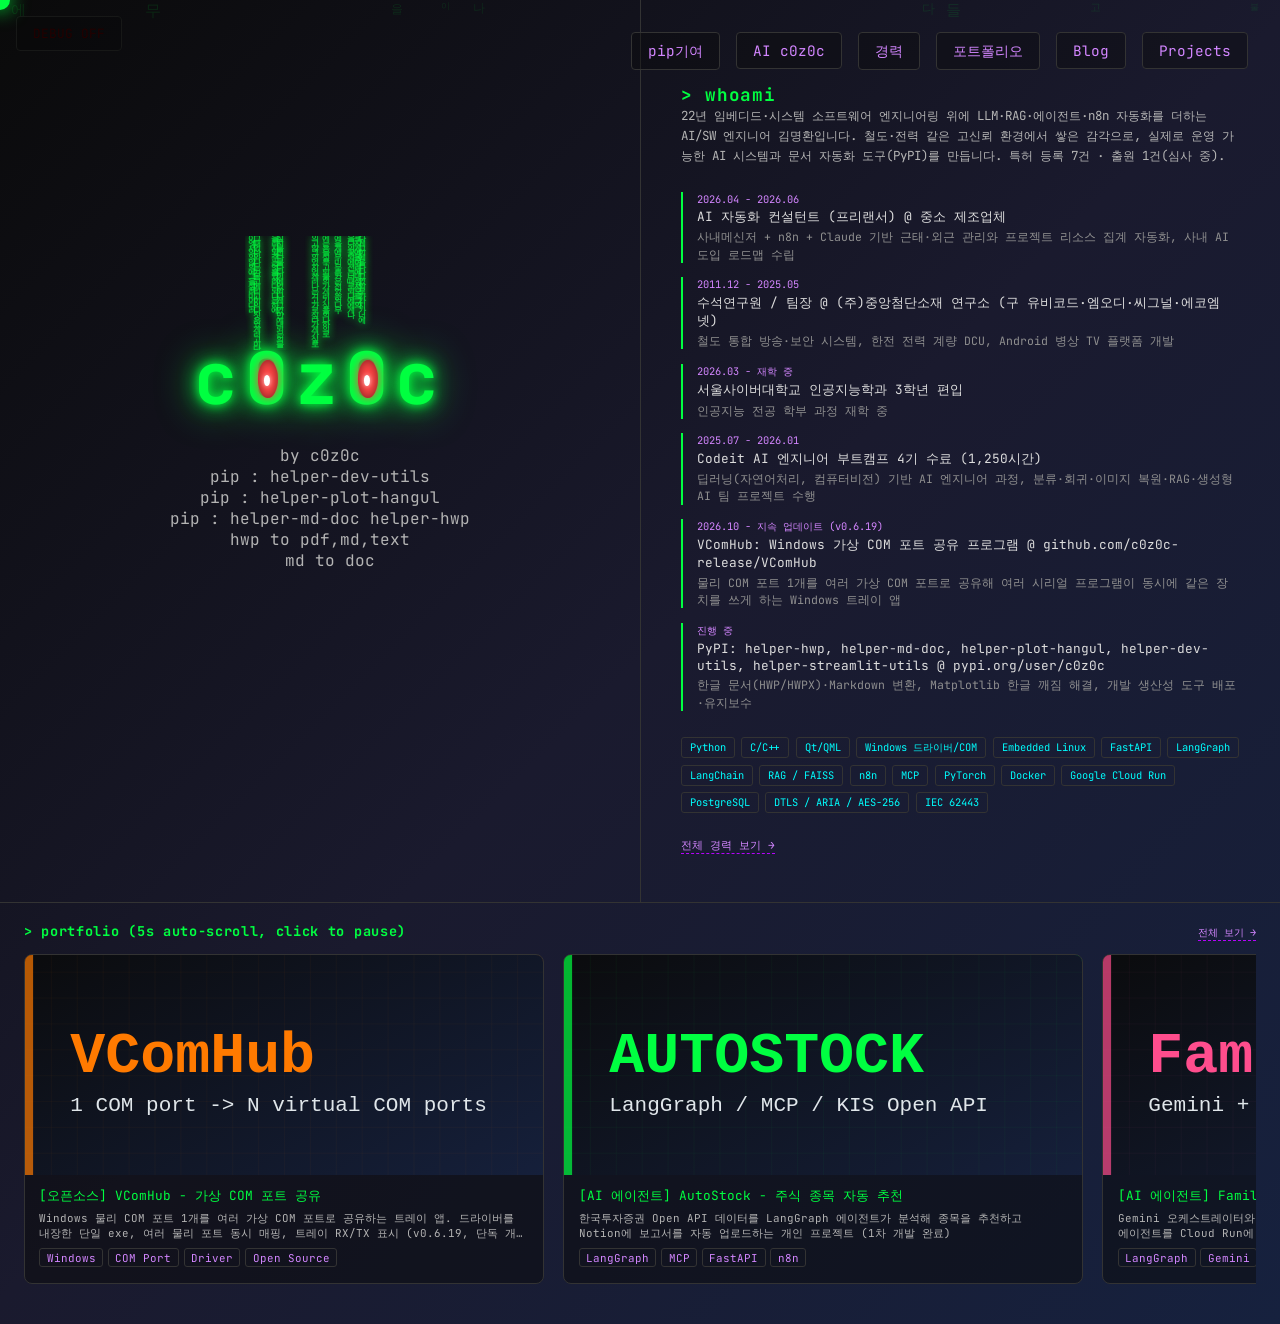
==== docs/index.html @ 7d554ff5 "VComHub 추가, 첫 화면 기준 뷰포트 1905x920 반영, 포트폴리오 그리드 조정 - VComHub(Windows 가상 COM 포트 공유) 카드/경력/페르소나 프롬프트 추가" ====
<!DOCTYPE html>
<html lang="ko">

<head>
    <meta charset="UTF-8">
    <meta name="viewport" content="width=device-width, initial-scale=1.0">

    <!-- 캐시 방지 설정 -->
    <meta http-equiv="Cache-Control" content="no-cache, no-store, must-revalidate">
    <meta http-equiv="Pragma" content="no-cache">
    <meta http-equiv="Expires" content="0">
    <meta name="cache-control" content="no-cache">
    <meta name="expires" content="0">
    <meta name="pragma" content="no-cache">

    <title>c0z0c - Developer</title>
    <link rel="stylesheet" href="assets/common.css">
    <link rel="stylesheet" href="assets/index.css">

    <meta name="description" content="22년 임베디드·시스템 엔지니어링 위에 LLM·RAG·에이전트·n8n 자동화를 더하는 AI/SW 엔지니어 김명환(c0z0c)의 포트폴리오">
    <meta property="og:type" content="website">
    <meta property="og:title" content="c0z0c - Developer">
    <meta property="og:description" content="22년 임베디드·시스템 엔지니어링 위에 LLM·RAG·에이전트·n8n 자동화를 더하는 AI/SW 엔지니어 김명환(c0z0c)의 포트폴리오">
    <meta property="og:image" content="https://c0z0c.github.io/assets/og-image.png">
    <meta property="og:url" content="https://c0z0c.github.io/index.html">
    <link rel="icon" type="image/png" sizes="64x64" href="favicon.png">
</head>

<body>
    <button class="debug-toggle" onclick="toggleDebug()">DEBUG OFF</button>

    <!-- 디버깅용 가이드 라인 -->
    <div class="debug-line-vertical" id="debugVertical"></div>
    <div class="debug-line-horizontal" id="debugHorizontal"></div>

    <div class="terminal-cursor"></div>
    <div class="matrix-bg" id="matrixBg"></div>

    <button class="nav-toggle" onclick="toggleNav()" aria-label="메뉴">☰</button>
    <nav class="nav-links">
        <div class="nav-item">
            <a href="#" class="nav-link" onclick="togglePipMenu(event)">pip기여</a>
            <div class="dropdown-menu" id="pipMenu">
                <div class="dropdown-title">📦 Pip 라이브러리</div>
                <a href="https://pypi.org/user/c0z0c" class="project-item">
                    pypi.org/user/c0z0c
                    <div class="project-description">기여 프로젝트</div>
                </a>
                <a href="https://pypi.org/project/helper-plot-hangul/" class="project-item">
                    helper-plot-hangul
                    <div class="project-description">한글 플롯 헬퍼</div>
                </a>
                <a href="https://pypi.org/project/helper-md-doc/" class="project-item">
                    helper-md-doc
                    <div class="project-description">Markdown 문서 도구</div>
                </a>
                <a href="https://pypi.org/project/helper-hwp/" class="project-item">
                    helper-hwp
                    <div class="project-description">HWP 파일 처리</div>
                </a>
            </div>
        </div>

        <div class="nav-item">
            <a href="AIc0z0c.html" class="nav-link">AI c0z0c</a>
        </div>
        <div class="nav-item">
            <a href="career.html" class="nav-link">경력</a>
        </div>
        <div class="nav-item">
            <a href="portfolio.html" class="nav-link">포트폴리오</a>
        </div>
        <div class="nav-item">
            <a href="https://c0z0c.github.io/blog" class="nav-link">Blog</a>
        </div>
        <div class="nav-item">
            <a href="#" class="nav-link" onclick="toggleProjectMenu(event)">Projects</a>
            <div class="dropdown-menu" id="projectMenu">
                <div class="dropdown-title">📂 프로젝트 목록</div>
                <a href="https://github.com/c0z0c-release/VComHub" class="project-item">
                    [오픈소스] VComHub
                    <div class="project-description">가상 COM 포트 공유 (Windows)</div>
                </a>
                <a href="https://app.notion.com/p/3acfed3f4f3f80e6bac5db90aadb8ea3" class="project-item">
                    [AI 에이전트] AutoStock
                    <div class="project-description">주식 종목 자동 추천 (LangGraph, MCP)</div>
                </a>
                <a href="https://github.com/c0z0c/familydoctor" class="project-item">
                    [AI 에이전트] FamilyDoctor
                    <div class="project-description">AI 주치의 (Gemini + MedGemma)</div>
                </a>
                <a href="https://h2map-p4wpy5hxaa-du.a.run.app" class="project-item">
                    [서비스] H2 Map
                    <div class="project-description">수소충전소 실시간 지도</div>
                </a>
                <a href="https://youtu.be/eV88hV7wLAg" class="project-item">
                    [AI 자동화] 사내메신저 + n8n
                    <div class="project-description">근태·외근 관리 자동화 데모</div>
                </a>
                <a href="https://c0z0c.github.io/sprint_mission" class="project-item">
                    [미션] AI 미션 모음
                    <div class="project-description">AI 미션 모음</div>
                </a>
                <a href="https://c0z0c.github.io/codeit_ai_health_eat/" class="project-item">
                    [초급프로젝트] AI 경구 알약 분류
                    <div class="project-description">AI 경구 알약 분류</div>
                </a>
                <a href="https://c0z0c.github.io/codeit_ai_g2b_search/" class="project-item">
                    [중급프로젝트] RFP 문서 검색
                    <div class="project-description">RFP 문서 검색</div>
                </a>
                <a href="https://krapnuyij.github.io/codeit-ai-3team-ad-content" class="project-item">
                    [고급프로젝트] 광고 생성
                    <div class="project-description">광고 생성</div>
                </a>
                <a href="https://github.com/c0z0c/pdf_search_openai" class="project-item">
                    [LLM] PDF 문서 검색 도구 (RAG)
                    <div class="project-description">AI 기반 PDF 문서 검색 도구</div>
                </a>
            </div>
        </div>
    </nav>

    <div class="page-grid">
        <!-- 좌상단: 히어로 -->
        <div class="hero-panel">
            <div class="face-container">
                <div class="matrix-hair" id="matrixHair"></div>
                <div class="face">
                    c<span class="eye">0<div class="eyeball" id="leftEye">
                            <div class="highlight" id="leftHighlight"></div>
                        </div></span>z<span class="eye">0<div class="eyeball" id="rightEye">
                            <div class="highlight" id="rightHighlight"></div>
                        </div></span>c
                </div>
            </div>

            <div class="subtitle">
                <div class="code-line"><a href="https://github.com/c0z0c">by c0z0c</a></div>
                <div class="code-line">pip : <a href="https://pypi.org/project/helper-dev-utils/">helper-dev-utils</a></div>
                <div class="code-line">pip : <a href="https://pypi.org/project/helper-plot-hangul/">helper-plot-hangul</a></div>
                <div class="code-line">pip : <a href="https://pypi.org/project/helper-md-doc/">helper-md-doc</a> <a href="https://pypi.org/project/helper-hwp/">helper-hwp</a></div>
                <div class="code-line"><a href="https://pypi.org/project/helper-hwp/">hwp to pdf,md,text</a></div>
                <div class="code-line">&nbsp;&nbsp;<a href="https://pypi.org/project/helper-md-doc/">md to doc</a></div>
            </div>
        </div>

        <!-- 우상단: 경력 (assets/career.json 에서 로드) -->
        <div class="career-panel">
            <div>
                <h2>&gt; whoami</h2>
                <p class="lead" id="careerLead"></p>
            </div>

            <div class="timeline" id="careerTimeline"></div>

            <div class="skill-tags" id="careerSkills"></div>

            <a href="career.html" class="career-more">전체 경력 보기 →</a>
        </div>

        <!-- 하단: 포트폴리오 스크롤 스트립 -->
        <div class="portfolio-section">
            <div class="portfolio-section-head">
                <h2>&gt; portfolio (5s auto-scroll, click to pause)</h2>
                <a href="portfolio.html">전체 보기 →</a>
            </div>
            <div id="portfolioStrip"></div>
        </div>
    </div>

    <script src="assets/common.js"></script>
    <script src="assets/career.js"></script>
    <script src="assets/portfolio.js"></script>
    <script src="assets/index.js"></script>
</body>

</html>
---- docs/assets/common.css ----
@import url('https://fonts.googleapis.com/css2?family=JetBrains+Mono:wght@300;400;700&display=swap');

:root {
    --bg-1: #0a0a0a;
    --bg-2: #1a1a2e;
    --bg-3: #16213e;
    --accent-green: #00ff41;
    --accent-red: #ff4444;
    --accent-purple: #b503fc;
    --accent-purple-text: #d386ff; /* 작은 글씨용: 어두운 배경 대비 6:1 이상 */
    --accent-cyan: #00ffff;
    --text-dim: #b4b4b4;
    --text-dimmer: #8f8f8f;
    --border-dim: #333;
}

* {
    margin: 0;
    padding: 0;
    box-sizing: border-box;
}

body {
    font-family: 'JetBrains Mono', monospace;
    background: linear-gradient(135deg, var(--bg-1) 0%, var(--bg-2) 50%, var(--bg-3) 100%);
    color: var(--accent-green);
    min-height: 100vh;
    cursor: none;
}

a {
    color: inherit;
}

/* ===== 커스텀 커서 ===== */
.terminal-cursor {
    position: fixed;
    width: 20px;
    height: 20px;
    background: var(--accent-green);
    border-radius: 50%;
    pointer-events: none;
    z-index: 1000;
    transition: transform 0.1s ease;
    box-shadow: 0 0 20px var(--accent-green);
}

/* ===== 배경 매트릭스 효과 ===== */
.matrix-bg {
    position: fixed;
    top: 0;
    left: 0;
    width: 100%;
    height: 100%;
    z-index: -1;
    opacity: 0.1;
    pointer-events: none;
}

.matrix-char {
    position: absolute;
    color: var(--accent-green);
    font-family: 'JetBrains Mono', monospace;
    font-size: 1rem;
    animation: matrixFall linear infinite;
}

@keyframes matrixFall {
    0% {
        transform: translateY(-100vh);
        opacity: 1;
    }

    100% {
        transform: translateY(100vh);
        opacity: 0;
    }
}

/* ===== 네비게이션 ===== */
.nav-links {
    position: fixed;
    top: 2rem;
    right: 2rem;
    display: flex;
    gap: 1rem;
    z-index: 100;
}

.nav-item {
    position: relative;
    align-self: flex-start;
}

.nav-link {
    color: var(--accent-purple-text);
    text-decoration: none;
    font-size: 0.9rem;
    transition: all 0.3s ease;
    border: 1px solid var(--border-dim);
    padding: 0.5rem 1rem;
    border-radius: 4px;
    display: inline-block;
    background: rgba(10, 10, 10, 0.4);
}

.nav-link:hover,
.nav-link.active {
    color: var(--accent-green);
    border-color: var(--accent-green);
    box-shadow: 0 0 10px rgba(0, 255, 65, 0.3);
}

.dropdown-menu {
    position: absolute;
    top: 100%;
    right: 0;
    background: rgba(10, 10, 10, 0.95);
    border: 1px solid var(--accent-green);
    border-radius: 4px;
    min-width: 250px;
    padding: 1rem;
    display: none;
    z-index: 200;
    -webkit-backdrop-filter: blur(10px);
    backdrop-filter: blur(10px);
    box-shadow:
        0 4px 20px rgba(0, 255, 65, 0.2),
        0 0 40px rgba(0, 255, 65, 0.1);
}

.dropdown-menu.show {
    display: block;
    animation: fadeIn 0.3s ease;
}

.dropdown-title {
    color: var(--accent-green);
    font-size: 0.9rem;
    margin-bottom: 0.8rem;
    border-bottom: 1px solid var(--border-dim);
    padding-bottom: 0.5rem;
}

.project-item {
    display: block;
    color: var(--text-dim);
    text-decoration: none;
    padding: 0.5rem 0;
    border-bottom: 1px solid #222;
    transition: all 0.3s ease;
    font-size: 0.8rem;
}

.project-item:last-child {
    border-bottom: none;
}

.project-item:hover {
    color: var(--accent-green);
    padding-left: 0.5rem;
    background: rgba(0, 255, 65, 0.1);
}

.project-description {
    font-size: 0.7rem;
    color: var(--text-dimmer);
    margin-top: 0.2rem;
}

@keyframes fadeIn {
    from {
        opacity: 0;
        transform: translateY(-10px);
    }

    to {
        opacity: 1;
        transform: translateY(0);
    }
}

/* ===== 디버깅용 가이드 라인 ===== */
.debug-line-vertical,
.debug-line-horizontal,
.debug-line-connection {
    position: fixed;
    background: yellow;
    pointer-events: none;
    z-index: 999;
    opacity: 0.8;
    display: none;
}

.debug-line-vertical {
    width: 2px;
    height: 100vh;
    top: 0;
}

.debug-line-horizontal {
    height: 2px;
    width: 100vw;
    left: 0;
}

.debug-line-connection {
    height: 2px;
    transform-origin: left center;
    background: yellow;
}

body.debug-mode .debug-line-vertical,
body.debug-mode .debug-line-horizontal,
body.debug-mode .debug-line-connection {
    display: block;
}

.debug-toggle {
    position: fixed;
    top: 1rem;
    left: 1rem;
    background: rgba(7, 7, 7, 0.2);
    border: 1px solid #171817;
    color: #240000;
    padding: 0.5rem 1rem;
    border-radius: 4px;
    font-family: 'JetBrains Mono', monospace;
    font-size: 0.8rem;
    cursor: pointer;
    z-index: 1000;
    transition: all 0.3s ease;
}

.debug-toggle:hover {
    background: rgba(0, 255, 65, 0.3);
    box-shadow: 0 0 10px rgba(0, 255, 65, 0.3);
}

@media (max-width: 768px) {
    .debug-toggle {
        top: 0.5rem;
        left: 0.5rem;
        font-size: 0.7rem;
        padding: 0.4rem 0.8rem;
    }
}

/* ===== 모바일: 햄버거 토글 메뉴 ===== */
.nav-toggle {
    display: none;
    position: fixed;
    top: 1rem;
    right: 1rem;
    z-index: 300;
    width: 2.6rem;
    height: 2.6rem;
    background: rgba(10, 10, 10, 0.7);
    border: 1px solid var(--accent-green);
    color: var(--accent-green);
    font-size: 1.2rem;
    border-radius: 4px;
    cursor: pointer;
}

@media (max-width: 600px) {
    .nav-toggle {
        display: block;
    }

    .nav-links {
        display: none;
        top: 0;
        left: 0;
        right: 0;
        flex-direction: column;
        gap: 0;
        background: rgba(6, 6, 10, 0.97);
        -webkit-backdrop-filter: blur(6px);
        backdrop-filter: blur(6px);
        padding: 4.6rem 1.2rem 1.5rem;
        max-height: 100vh;
        overflow-y: auto;
    }

    .nav-links.open {
        display: flex;
    }

    .nav-item {
        width: 100%;
    }

    .nav-link {
        display: block;
        text-align: center;
        font-size: 0.9rem;
        padding: 0.7rem 0.8rem;
    }

    .dropdown-menu {
        position: static;
        width: 100%;
        min-width: 0;
        margin-top: 0.4rem;
    }
}

@media (hover: none) {
    body {
        cursor: auto;
    }

    .terminal-cursor {
        display: none;
    }
}

/* ===== 프로젝트 카드 (portfolio.js가 렌더링) ===== */
.proj-card {
    flex: 0 0 auto;
    display: flex;
    flex-direction: column;
    width: 260px;
    text-decoration: none;
    background: rgba(10, 10, 10, 0.5);
    border: 1px solid var(--border-dim);
    border-radius: 8px;
    overflow: hidden;
    transition: all 0.25s ease;
}

.proj-card:hover {
    border-color: var(--accent-green);
    box-shadow: 0 0 16px rgba(0, 255, 65, 0.25);
    transform: translateY(-2px);
}

.proj-thumb {
    position: relative;
    height: 130px;
    display: flex;
    align-items: center;
    justify-content: center;
    overflow: hidden;
}

.proj-thumb video,
.proj-thumb .proj-img {
    width: 100%;
    height: 100%;
    object-fit: cover;
}

.proj-emoji {
    font-size: 2.5rem;
}

.proj-video-badge {
    position: absolute;
    bottom: 0.4rem;
    right: 0.5rem;
    background: rgba(0, 0, 0, 0.6);
    color: var(--accent-cyan);
    font-size: 0.65rem;
    padding: 0.15rem 0.4rem;
    border-radius: 3px;
    letter-spacing: 0.05em;
}

.proj-body {
    padding: 0.8rem 0.9rem 1rem;
    display: flex;
    flex-direction: column;
    gap: 0.4rem;
}

.proj-title {
    font-size: 0.8rem;
    color: var(--accent-green);
    line-height: 1.3;
}

.proj-desc {
    font-size: 0.68rem;
    color: var(--text-dim);
    line-height: 1.4;
    display: -webkit-box;
    -webkit-line-clamp: 2;
    -webkit-box-orient: vertical;
    overflow: hidden;
}

.proj-tags {
    display: flex;
    flex-wrap: wrap;
    gap: 0.3rem;
    margin-top: auto;
}

.proj-tag {
    font-size: 0.68rem;
    color: var(--accent-purple-text);
    border: 1px solid var(--border-dim);
    border-radius: 3px;
    padding: 0.1rem 0.4rem;
}

/* ===== 대화면(FHD 이상) 보정: rem 기반 글씨/여백을 한 단계 키운다 ===== */
@media (min-width: 1600px) {
    html {
        font-size: 18px;
    }
}

@media (min-width: 1900px) {
    html {
        font-size: 20px;
    }
}
---- docs/assets/index.css ----
/* index.html 전용 스타일 (3분할 레이아웃: 히어로 / 경력 / 포트폴리오) */

body {
    display: flex;
    flex-direction: column;
}

.page-grid {
    display: grid;
    /* minmax(0, ...)가 없으면 fr 트랙이 자식(포트폴리오 카드 등)의
       콘텐츠 최대 폭까지 늘어나며 좁은 화면에서 레이아웃이 깨진다 */
    grid-template-columns: minmax(0, 1.2fr) minmax(0, 1fr);
    grid-template-rows: 1fr auto;
    grid-template-areas:
        "hero career"
        "portfolio portfolio";
    min-height: 100vh;
}

/* ===== 좌상단: 히어로 영역 ===== */
.hero-panel {
    grid-area: hero;
    position: relative;
    display: flex;
    flex-direction: column;
    justify-content: center;
    align-items: center;
    overflow: hidden;
    padding: 2rem 1rem;
}

.face-container {
    position: relative;
    font-size: clamp(3rem, 9vw, 7rem);
    font-weight: 700;
    text-shadow:
        0 0 10px #00ff41,
        0 0 20px #00ff41,
        0 0 40px #00ff41;
    user-select: none;
    letter-spacing: 0.1em;
}

.face {
    position: relative;
}

.eye {
    position: relative;
    display: inline-block;
}

.eyeball {
    position: absolute;
    width: 40%;
    height: 40%;
    background: #ff4444;
    border-radius: 50%;
    top: 50%;
    left: 50%;
    transform: translate(-60%, -50%);
    transition: all 0.1s ease;
    box-shadow:
        0 0 10px #ff4444,
        inset 0 0 10px rgba(0, 0, 0, 0.5);
}

.highlight {
    position: absolute;
    width: 30%;
    height: 30%;
    background: #ffffff;
    border-radius: 50%;
    top: 40%;
    left: 30%;
    box-shadow: 0 0 5px rgba(255, 255, 255, 0.8);
    pointer-events: none;
    transform: translate(0, 0);
    transition: all 0.1s ease;
}

.matrix-hair {
    position: absolute;
    top: -100%;
    left: 20%;
    width: 54%;
    height: 120%;
    overflow: hidden;
    pointer-events: none;
    z-index: 1;
}

.hair-stream {
    position: absolute;
    color: #00ff41;
    font-family: 'JetBrains Mono', monospace;
    font-size: 0.5rem;
    line-height: 0.6;
    opacity: 0.8;
    animation: streamFall linear infinite;
    text-shadow: 0 0 8px #00ff41;
    white-space: pre-line;
    width: 0.8rem;
    text-align: center;
}

.hair-stream.bright {
    color: #ffffff;
    text-shadow: 0 0 15px #00ff41;
    opacity: 1;
}

.hair-stream.special {
    color: #00ffff;
    text-shadow: 0 0 12px #00ffff;
}

@keyframes streamFall {
    0% {
        transform: translateY(-100%);
        opacity: 0;
    }

    10% {
        opacity: 1;
    }

    90% {
        opacity: 0.8;
    }

    100% {
        transform: translateY(100vh);
        opacity: 0;
    }
}

.subtitle {
    margin-top: 1.2rem;
    font-size: clamp(0.75rem, 1.8vw, 1rem);
    color: var(--text-dim);
    text-align: center;
    opacity: 0;
    animation: fadeInUp 2s ease 1s forwards;
}

.code-line {
    opacity: 0;
    animation: typewriter 1s ease forwards;
}

.code-line:nth-child(1) {
    animation-delay: 2s;
}

.code-line:nth-child(2) {
    animation-delay: 2.5s;
}

.code-line:nth-child(3) {
    animation-delay: 3s;
}

.code-line:nth-child(4) {
    animation-delay: 3.5s;
}

.code-line:nth-child(5) {
    animation-delay: 4s;
}

.code-line:nth-child(6) {
    animation-delay: 4.5s;
}

/* 히어로 문구의 각 줄은 PyPI/GitHub 페이지로 연결된다 (새 탭) */
.code-line a {
    color: inherit;
    text-decoration: none;
    border-bottom: 1px dashed transparent;
    transition: color 0.2s ease, border-color 0.2s ease;
}

.code-line a:hover {
    color: var(--accent-green);
    border-bottom-color: var(--accent-green);
}

@keyframes fadeInUp {
    from {
        opacity: 0;
        transform: translateY(30px);
    }

    to {
        opacity: 1;
        transform: translateY(0);
    }
}

@keyframes typewriter {
    from {
        opacity: 0;
        transform: translateX(-20px);
    }

    to {
        opacity: 1;
        transform: translateX(0);
    }
}

/* ===== 우상단: 경력 패널 (더미 데이터) ===== */
.career-panel {
    grid-area: career;
    padding: 3rem 2.5rem;
    border-left: 1px solid var(--border-dim);
    display: flex;
    flex-direction: column;
    gap: 1.6rem;
    justify-content: center;
}

.career-panel h2 {
    font-size: 1.1rem;
    color: var(--accent-green);
    letter-spacing: 0.05em;
}

.career-panel .lead {
    font-size: 0.78rem;
    color: var(--text-dim);
    line-height: 1.6;
}

.timeline {
    display: flex;
    flex-direction: column;
    gap: 0.9rem;
}

.timeline-item {
    border-left: 2px solid var(--accent-green);
    padding-left: 0.9rem;
}

.timeline-period {
    font-size: 0.65rem;
    color: var(--accent-purple-text);
}

.timeline-role {
    font-size: 0.8rem;
    color: #ddd;
    margin-top: 0.15rem;
}

.timeline-desc {
    font-size: 0.68rem;
    color: var(--text-dimmer);
    margin-top: 0.15rem;
    line-height: 1.5;
}

.skill-tags {
    display: flex;
    flex-wrap: wrap;
    gap: 0.4rem;
}

.skill-tag {
    font-size: 0.65rem;
    color: var(--accent-cyan);
    border: 1px solid var(--border-dim);
    border-radius: 3px;
    padding: 0.15rem 0.5rem;
}

.career-more {
    font-size: 0.7rem;
    color: var(--accent-purple-text);
    text-decoration: none;
    align-self: flex-start;
    border-bottom: 1px dashed var(--accent-purple);
}

/* ===== 하단: 포트폴리오 스크롤 스트립 ===== */
.portfolio-section {
    grid-area: portfolio;
    border-top: 1px solid var(--border-dim);
    padding: 1.2rem 1.5rem 1.5rem;
}

.portfolio-section-head {
    display: flex;
    justify-content: space-between;
    align-items: baseline;
    margin-bottom: 0.8rem;
}

.portfolio-section-head h2 {
    font-size: 0.85rem;
    color: var(--accent-green);
    letter-spacing: 0.05em;
}

.portfolio-section-head a {
    font-size: 0.65rem;
    color: var(--accent-purple-text);
    text-decoration: none;
    border-bottom: 1px dashed var(--accent-purple);
}

.portfolio-section {
    /* grid 트랙이 카드 전체 폭만큼 늘어나지 않도록 명시적으로 차단 */
    min-width: 0;
}

#portfolioStrip {
    display: flex;
    gap: 1.2rem;
    min-width: 0;
    overflow-x: auto;
    /* JS에서 requestAnimationFrame으로 직접 easing을 주므로 브라우저 기본 smooth는 끔 */
    scroll-behavior: auto;
    padding-bottom: 0.5rem;
    scrollbar-width: thin;
}

#portfolioStrip::-webkit-scrollbar {
    height: 6px;
}

#portfolioStrip::-webkit-scrollbar-thumb {
    background: var(--border-dim);
    border-radius: 3px;
}

/* 카드 폭 2배 확대 (기존 260px -> 520px) */
#portfolioStrip .proj-card {
    width: 520px;
}

#portfolioStrip .proj-thumb {
    height: 220px;
}

#portfolioStrip .proj-emoji {
    font-size: 3.5rem;
}

@media (min-width: 901px) {
    .page-grid {
        grid-template-columns: 640px minmax(0, 1fr);
    }

    .face-container {
        font-size: 4.5rem;
    }
}

@media (max-width: 900px) {
    .page-grid {
        grid-template-columns: minmax(0, 1fr);
        grid-template-rows: auto auto auto;
        grid-template-areas:
            "hero"
            "career"
            "portfolio";
    }

    .career-panel {
        border-left: none;
        border-top: 1px solid var(--border-dim);
        padding: 2rem 1.5rem;
    }

    .hero-panel {
        min-height: 60vh;
    }
}

/* ===== 대화면 보정 (index) ===== */
/* 고정 네비게이션(우상단)이 whoami 제목을 가리지 않도록 패널 상단 여백 확보 */
@media (min-width: 901px) {
    .career-panel {
        padding-top: 5.2rem;
    }
}

/* 소개글 한 줄이 너무 길어지지 않도록 읽기 좋은 폭(약 70자)으로 제한 */
.career-panel .lead {
    max-width: 88ch;
}

.timeline {
    max-width: 62rem;
}

.timeline-desc {
    font-size: 0.72rem;
}

.portfolio-section {
    padding-bottom: 2rem;
}

@media (min-width: 1600px) {
    .page-grid {
        grid-template-columns: minmax(0, 0.8fr) minmax(0, 1.2fr);
    }

    .face-container {
        font-size: 7rem;
    }

    .career-panel {
        padding: 4.2rem 4rem 1.6rem;
        gap: 1.2rem;
    }

    .timeline {
        gap: 0.8rem;
    }

    #portfolioStrip .proj-card {
        width: 440px;
    }

    #portfolioStrip .proj-thumb {
        height: 150px;
    }
}
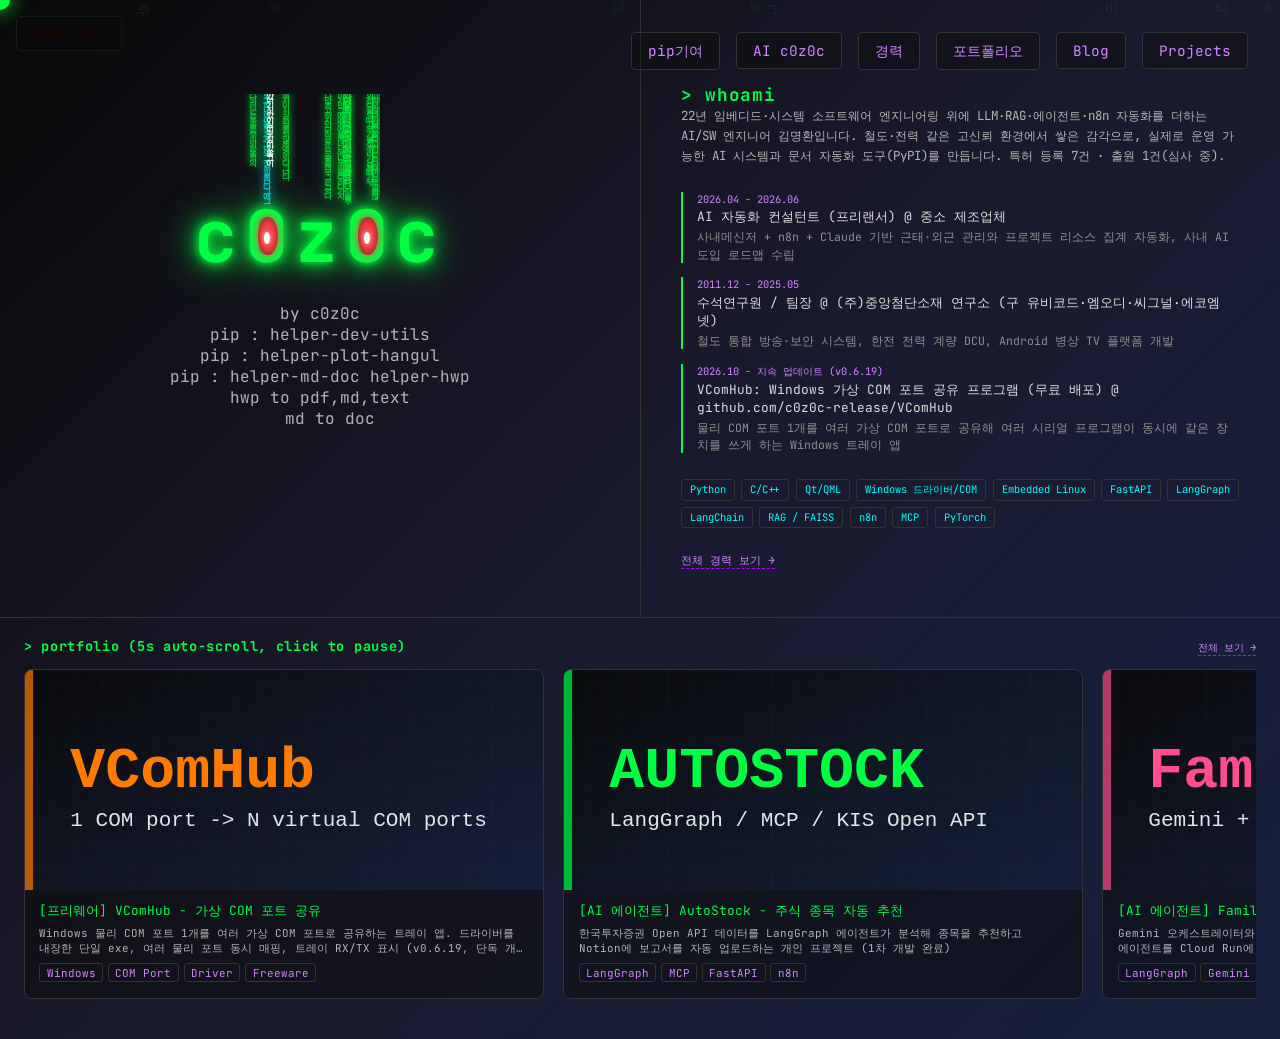
==== commit 188509f9: "VComHub 무료 배포 프로그램으로 정정, 여백/레이아웃 개선(A안), 검토용 캡처 스크립트 - VComHub: 오픈소스가 아닌 무료 배포(프리웨어)로 표기 정정, 경력에 '무료" ====
--- a/docs/index.html
+++ b/docs/index.html
@@ -78,7 +78,7 @@
             <div class="dropdown-menu" id="projectMenu">
                 <div class="dropdown-title">📂 프로젝트 목록</div>
                 <a href="https://github.com/c0z0c-release/VComHub" class="project-item">
-                    [오픈소스] VComHub
+                    [프리웨어] VComHub
                     <div class="project-description">가상 COM 포트 공유 (Windows)</div>
                 </a>
                 <a href="https://app.notion.com/p/3acfed3f4f3f80e6bac5db90aadb8ea3" class="project-item">
--- a/docs/assets/index.css
+++ b/docs/assets/index.css
@@ -390,7 +390,7 @@
 
 /* 소개글 한 줄이 너무 길어지지 않도록 읽기 좋은 폭(약 70자)으로 제한 */
 .career-panel .lead {
-    max-width: 88ch;
+    max-width: 110ch;
 }
 
 .timeline {
@@ -407,11 +407,11 @@
 
 @media (min-width: 1600px) {
     .page-grid {
-        grid-template-columns: minmax(0, 0.8fr) minmax(0, 1.2fr);
+        grid-template-columns: minmax(0, 0.6fr) minmax(0, 1.4fr);
     }
 
     .face-container {
-        font-size: 7rem;
+        font-size: 6.6rem;
     }
 
     .career-panel {
@@ -428,6 +428,6 @@
     }
 
     #portfolioStrip .proj-thumb {
-        height: 150px;
-    }
-}
+        height: 110px;
+    }
+}
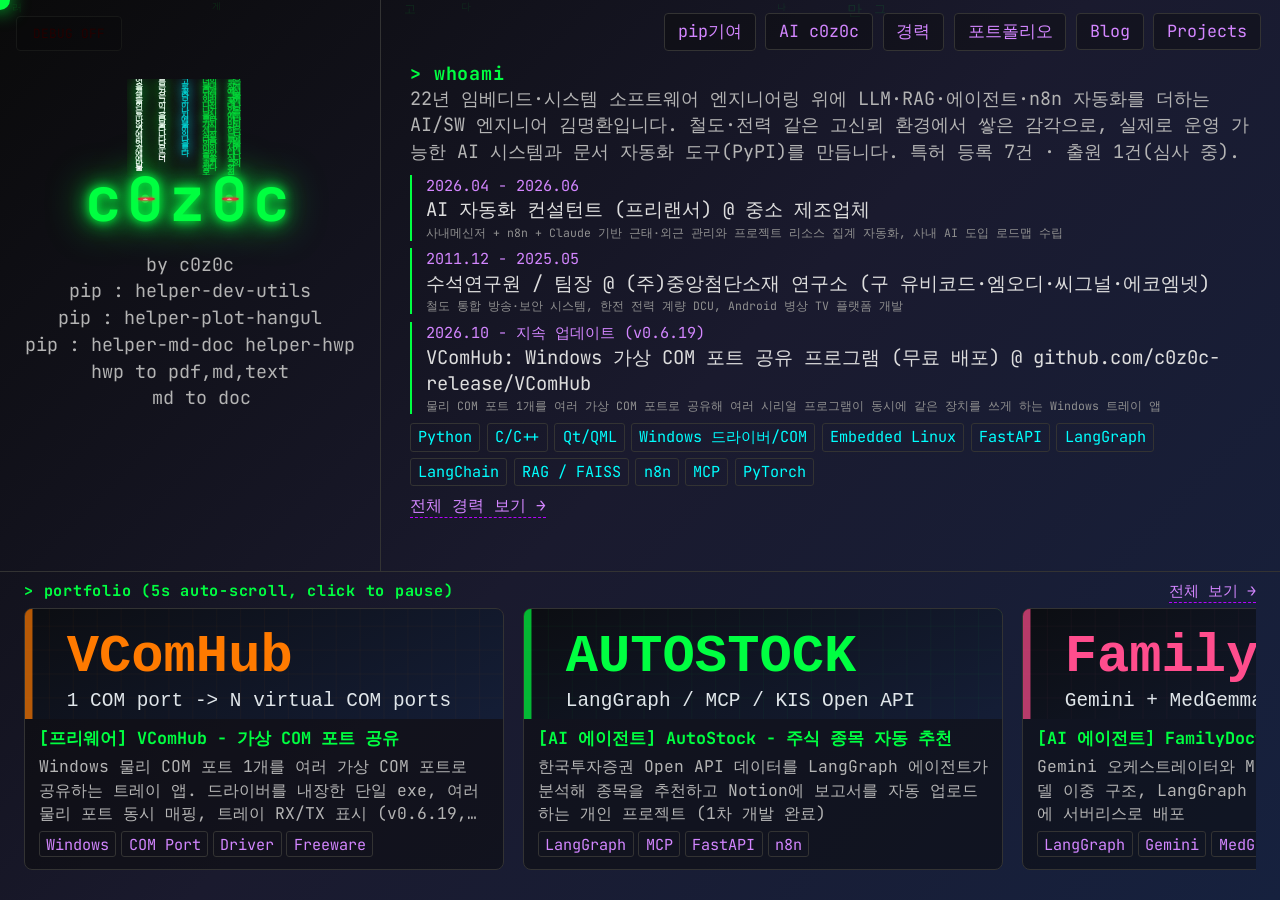
==== commit 860a5915: "layout font size 조정" ====
--- a/docs/index.html
+++ b/docs/index.html
@@ -37,6 +37,7 @@
     <div class="matrix-bg" id="matrixBg"></div>
 
     <button class="nav-toggle" onclick="toggleNav()" aria-label="메뉴">☰</button>
+    <!-- 공통 내비게이션: 네 페이지 사이를 이동한다. -->
     <nav class="nav-links">
         <div class="nav-item">
             <a href="#" class="nav-link" onclick="togglePipMenu(event)">pip기여</a>
@@ -121,6 +122,7 @@
         </div>
     </nav>
 
+    <!-- 홈 본문: 히어로, 약력 요약, 포트폴리오 요약을 3개 영역으로 배치한다. -->
     <div class="page-grid">
         <!-- 좌상단: 히어로 -->
         <div class="hero-panel">
@@ -146,6 +148,7 @@
         </div>
 
         <!-- 우상단: 경력 (assets/career.json 에서 로드) -->
+        <!-- 약력 요약: career.js가 career.json을 읽어 내용을 삽입한다. -->
         <div class="career-panel">
             <div>
                 <h2>&gt; whoami</h2>
@@ -160,6 +163,7 @@
         </div>
 
         <!-- 하단: 포트폴리오 스크롤 스트립 -->
+        <!-- 포트폴리오 요약: portfolio.js가 manifest.json 카드 일부를 표시한다. -->
         <div class="portfolio-section">
             <div class="portfolio-section-head">
                 <h2>&gt; portfolio (5s auto-scroll, click to pause)</h2>
@@ -169,6 +173,7 @@
         </div>
     </div>
 
+    <!-- 공통 동작 후 페이지별 데이터·애니메이션을 초기화한다. -->
     <script src="assets/common.js"></script>
     <script src="assets/career.js"></script>
     <script src="assets/portfolio.js"></script>
--- a/docs/assets/common.css
+++ b/docs/assets/common.css
@@ -1,5 +1,7 @@
+/* 공통 스타일: 네 HTML 페이지의 배경, 제목 보조 요소, 내비게이션, 공통 카드에 적용 */
 @import url('https://fonts.googleapis.com/css2?family=JetBrains+Mono:wght@300;400;700&display=swap');
 
+/* 모든 페이지에서 공유하는 색상 토큰 */
 :root {
     --bg-1: #0a0a0a;
     --bg-2: #1a1a2e;
@@ -14,12 +16,14 @@
     --border-dim: #333;
 }
 
+/* 모든 페이지의 기본 여백과 box sizing */
 * {
     margin: 0;
     padding: 0;
     box-sizing: border-box;
 }
 
+/* 모든 페이지 본문 배경, 기본 글꼴, 기본 글자색 */
 body {
     font-family: 'JetBrains Mono', monospace;
     background: linear-gradient(135deg, var(--bg-1) 0%, var(--bg-2) 50%, var(--bg-3) 100%);
@@ -28,6 +32,7 @@
     cursor: none;
 }
 
+/* 공통 링크 기본 색상 */
 a {
     color: inherit;
 }
@@ -80,10 +85,10 @@
 /* ===== 네비게이션 ===== */
 .nav-links {
     position: fixed;
-    top: 2rem;
-    right: 2rem;
+    top: 0.8rem;
+    right: 1.2rem;
     display: flex;
-    gap: 1rem;
+    gap: 0.6rem;
     z-index: 100;
 }
 
@@ -95,13 +100,41 @@
 .nav-link {
     color: var(--accent-purple-text);
     text-decoration: none;
-    font-size: 0.9rem;
+    font-size: 1.05rem;
     transition: all 0.3s ease;
     border: 1px solid var(--border-dim);
-    padding: 0.5rem 1rem;
+    padding: 0.4rem 0.8rem;
     border-radius: 4px;
     display: inline-block;
     background: rgba(10, 10, 10, 0.4);
+}
+
+@keyframes c0z0c-nav-shake {
+    0%, 100% {
+        transform: rotate(0deg) translateX(0);
+    }
+    20% {
+        transform: rotate(-2deg) translateX(-1px);
+    }
+    40% {
+        transform: rotate(2deg) translateX(1px);
+    }
+    60% {
+        transform: rotate(-1.5deg) translateX(-1px);
+    }
+    80% {
+        transform: rotate(1deg) translateX(1px);
+    }
+}
+
+.nav-link.ai-c0z0c-link.is-shaking {
+    animation: c0z0c-nav-shake 0.5s ease-in-out;
+}
+
+@media (prefers-reduced-motion: reduce) {
+    .nav-link.ai-c0z0c-link.is-shaking {
+        animation: none;
+    }
 }
 
 .nav-link:hover,
@@ -149,7 +182,7 @@
     padding: 0.5rem 0;
     border-bottom: 1px solid #222;
     transition: all 0.3s ease;
-    font-size: 0.8rem;
+    font-size: 1.15rem;
 }
 
 .project-item:last-child {
@@ -163,7 +196,7 @@
 }
 
 .project-description {
-    font-size: 0.7rem;
+    font-size: 0.95rem;
     color: var(--text-dimmer);
     margin-top: 0.2rem;
 }
@@ -362,31 +395,32 @@
     right: 0.5rem;
     background: rgba(0, 0, 0, 0.6);
     color: var(--accent-cyan);
-    font-size: 0.65rem;
-    padding: 0.15rem 0.4rem;
+    font-size: 0.85rem;
+    padding: 0.15rem 0.45rem;
     border-radius: 3px;
     letter-spacing: 0.05em;
 }
 
 .proj-body {
-    padding: 0.8rem 0.9rem 1rem;
+    padding: 0.55rem 0.85rem 0.7rem;
     display: flex;
     flex-direction: column;
-    gap: 0.4rem;
+    gap: 0.3rem;
 }
 
 .proj-title {
-    font-size: 0.8rem;
+    font-size: 1.05rem;
+    font-weight: 700;
     color: var(--accent-green);
     line-height: 1.3;
 }
 
 .proj-desc {
-    font-size: 0.68rem;
+    font-size: 1.02rem;
     color: var(--text-dim);
-    line-height: 1.4;
+    line-height: 1.45;
     display: -webkit-box;
-    -webkit-line-clamp: 2;
+    -webkit-line-clamp: 3;
     -webkit-box-orient: vertical;
     overflow: hidden;
 }
@@ -399,11 +433,11 @@
 }
 
 .proj-tag {
-    font-size: 0.68rem;
+    font-size: 0.95rem;
     color: var(--accent-purple-text);
     border: 1px solid var(--border-dim);
     border-radius: 3px;
-    padding: 0.1rem 0.4rem;
+    padding: 0.12rem 0.4rem;
 }
 
 /* ===== 대화면(FHD 이상) 보정: rem 기반 글씨/여백을 한 단계 키운다 ===== */
--- a/docs/assets/index.css
+++ b/docs/assets/index.css
@@ -1,4 +1,4 @@
-/* index.html 전용 스타일 (3분할 레이아웃: 히어로 / 경력 / 포트폴리오) */
+/* index.html 전용 스타일: 히어로 / 약력 요약 / 포트폴리오 요약 */
 
 body {
     display: flex;
@@ -10,14 +10,15 @@
     /* minmax(0, ...)가 없으면 fr 트랙이 자식(포트폴리오 카드 등)의
        콘텐츠 최대 폭까지 늘어나며 좁은 화면에서 레이아웃이 깨진다 */
     grid-template-columns: minmax(0, 1.2fr) minmax(0, 1fr);
-    grid-template-rows: 1fr auto;
+    grid-template-rows: minmax(0, 1fr) auto;
     grid-template-areas:
         "hero career"
         "portfolio portfolio";
-    min-height: 100vh;
+    height: 100vh;
 }
 
 /* ===== 좌상단: 히어로 영역 ===== */
+/* 얼굴 로고, 소개 문구, 기술 링크에 적용 */
 .hero-panel {
     grid-area: hero;
     position: relative;
@@ -136,8 +137,9 @@
 }
 
 .subtitle {
-    margin-top: 1.2rem;
-    font-size: clamp(0.75rem, 1.8vw, 1rem);
+    margin-top: 0.8rem;
+    font-size: clamp(0.95rem, 1.5vw, 1.15rem);
+    line-height: 1.45;
     color: var(--text-dim);
     text-align: center;
     opacity: 0;
@@ -210,33 +212,34 @@
     }
 }
 
-/* ===== 우상단: 경력 패널 (더미 데이터) ===== */
+/* ===== 우상단: 경력 패널 ===== */
+/* career.json의 lead, timeline, skills가 표시되는 약력 요약 본문 */
 .career-panel {
     grid-area: career;
-    padding: 3rem 2.5rem;
+    padding: 3.8rem 1.8rem 0.6rem;
     border-left: 1px solid var(--border-dim);
     display: flex;
     flex-direction: column;
-    gap: 1.6rem;
-    justify-content: center;
+    gap: 0.55rem;
+    justify-content: flex-start;
 }
 
 .career-panel h2 {
-    font-size: 1.1rem;
+    font-size: 1.15rem;
     color: var(--accent-green);
     letter-spacing: 0.05em;
 }
 
 .career-panel .lead {
-    font-size: 0.78rem;
+    font-size: 1.15rem;
     color: var(--text-dim);
-    line-height: 1.6;
+    line-height: 1.45;
 }
 
 .timeline {
     display: flex;
     flex-direction: column;
-    gap: 0.9rem;
+    gap: 0.45rem;
 }
 
 .timeline-item {
@@ -245,21 +248,21 @@
 }
 
 .timeline-period {
-    font-size: 0.65rem;
+    font-size: 0.95rem;
     color: var(--accent-purple-text);
 }
 
 .timeline-role {
-    font-size: 0.8rem;
+    font-size: 1.18rem;
     color: #ddd;
-    margin-top: 0.15rem;
+    margin-top: 0.1rem;
 }
 
 .timeline-desc {
-    font-size: 0.68rem;
+    font-size: 1.02rem;
     color: var(--text-dimmer);
-    margin-top: 0.15rem;
-    line-height: 1.5;
+    margin-top: 0.1rem;
+    line-height: 1.4;
 }
 
 .skill-tags {
@@ -269,15 +272,15 @@
 }
 
 .skill-tag {
-    font-size: 0.65rem;
+    font-size: 0.95rem;
     color: var(--accent-cyan);
     border: 1px solid var(--border-dim);
     border-radius: 3px;
-    padding: 0.15rem 0.5rem;
+    padding: 0.15rem 0.45rem;
 }
 
 .career-more {
-    font-size: 0.7rem;
+    font-size: 1.02rem;
     color: var(--accent-purple-text);
     text-decoration: none;
     align-self: flex-start;
@@ -285,27 +288,28 @@
 }
 
 /* ===== 하단: 포트폴리오 스크롤 스트립 ===== */
+/* manifest.json 카드가 #portfolioStrip에 가로로 표시되는 영역 */
 .portfolio-section {
     grid-area: portfolio;
     border-top: 1px solid var(--border-dim);
-    padding: 1.2rem 1.5rem 1.5rem;
+    padding: 0.5rem 1.5rem 0.8rem;
 }
 
 .portfolio-section-head {
     display: flex;
     justify-content: space-between;
     align-items: baseline;
-    margin-bottom: 0.8rem;
+    margin-bottom: 0.35rem;
 }
 
 .portfolio-section-head h2 {
-    font-size: 0.85rem;
+    font-size: 0.95rem;
     color: var(--accent-green);
     letter-spacing: 0.05em;
 }
 
 .portfolio-section-head a {
-    font-size: 0.65rem;
+    font-size: 0.95rem;
     color: var(--accent-purple-text);
     text-decoration: none;
     border-bottom: 1px dashed var(--accent-purple);
@@ -336,29 +340,34 @@
     border-radius: 3px;
 }
 
-/* 카드 폭 2배 확대 (기존 260px -> 520px) */
+/* 포트폴리오 카드 크기 (첫 화면 1줄 안정적 표시) */
 #portfolioStrip .proj-card {
-    width: 520px;
+    width: 480px;
 }
 
 #portfolioStrip .proj-thumb {
-    height: 220px;
+    height: 110px;
 }
 
 #portfolioStrip .proj-emoji {
-    font-size: 3.5rem;
+    font-size: 2.8rem;
 }
 
 @media (min-width: 901px) {
     .page-grid {
-        grid-template-columns: 640px minmax(0, 1fr);
+        grid-template-columns: 380px minmax(0, 1fr);
     }
 
     .face-container {
-        font-size: 4.5rem;
-    }
-}
-
+        font-size: 3.8rem;
+    }
+
+    .career-panel {
+        padding-top: 3.8rem;
+    }
+}
+
+/* 화면 폭 900px 이하: 히어로와 약력 영역을 세로 배치 */
 @media (max-width: 900px) {
     .page-grid {
         grid-template-columns: minmax(0, 1fr);
@@ -372,19 +381,13 @@
     .career-panel {
         border-left: none;
         border-top: 1px solid var(--border-dim);
-        padding: 2rem 1.5rem;
+        padding: 1.5rem 1.2rem;
+        gap: 1.2rem;
     }
 
     .hero-panel {
-        min-height: 60vh;
-    }
-}
-
-/* ===== 대화면 보정 (index) ===== */
-/* 고정 네비게이션(우상단)이 whoami 제목을 가리지 않도록 패널 상단 여백 확보 */
-@media (min-width: 901px) {
-    .career-panel {
-        padding-top: 5.2rem;
+        min-height: 38vh;
+        padding: 2rem 1rem 1.5rem;
     }
 }
 
@@ -402,29 +405,29 @@
 }
 
 .portfolio-section {
-    padding-bottom: 2rem;
+    padding-bottom: 1.4rem;
 }
 
 @media (min-width: 1600px) {
     .page-grid {
-        grid-template-columns: minmax(0, 0.6fr) minmax(0, 1.4fr);
+        grid-template-columns: minmax(0, 0.5fr) minmax(0, 1.5fr);
     }
 
     .face-container {
-        font-size: 6.6rem;
+        font-size: 5.2rem;
     }
 
     .career-panel {
-        padding: 4.2rem 4rem 1.6rem;
-        gap: 1.2rem;
+        padding: 3.8rem 2.5rem 0.8rem;
+        gap: 0.55rem;
     }
 
     .timeline {
-        gap: 0.8rem;
+        gap: 0.55rem;
     }
 
     #portfolioStrip .proj-card {
-        width: 440px;
+        width: 480px;
     }
 
     #portfolioStrip .proj-thumb {
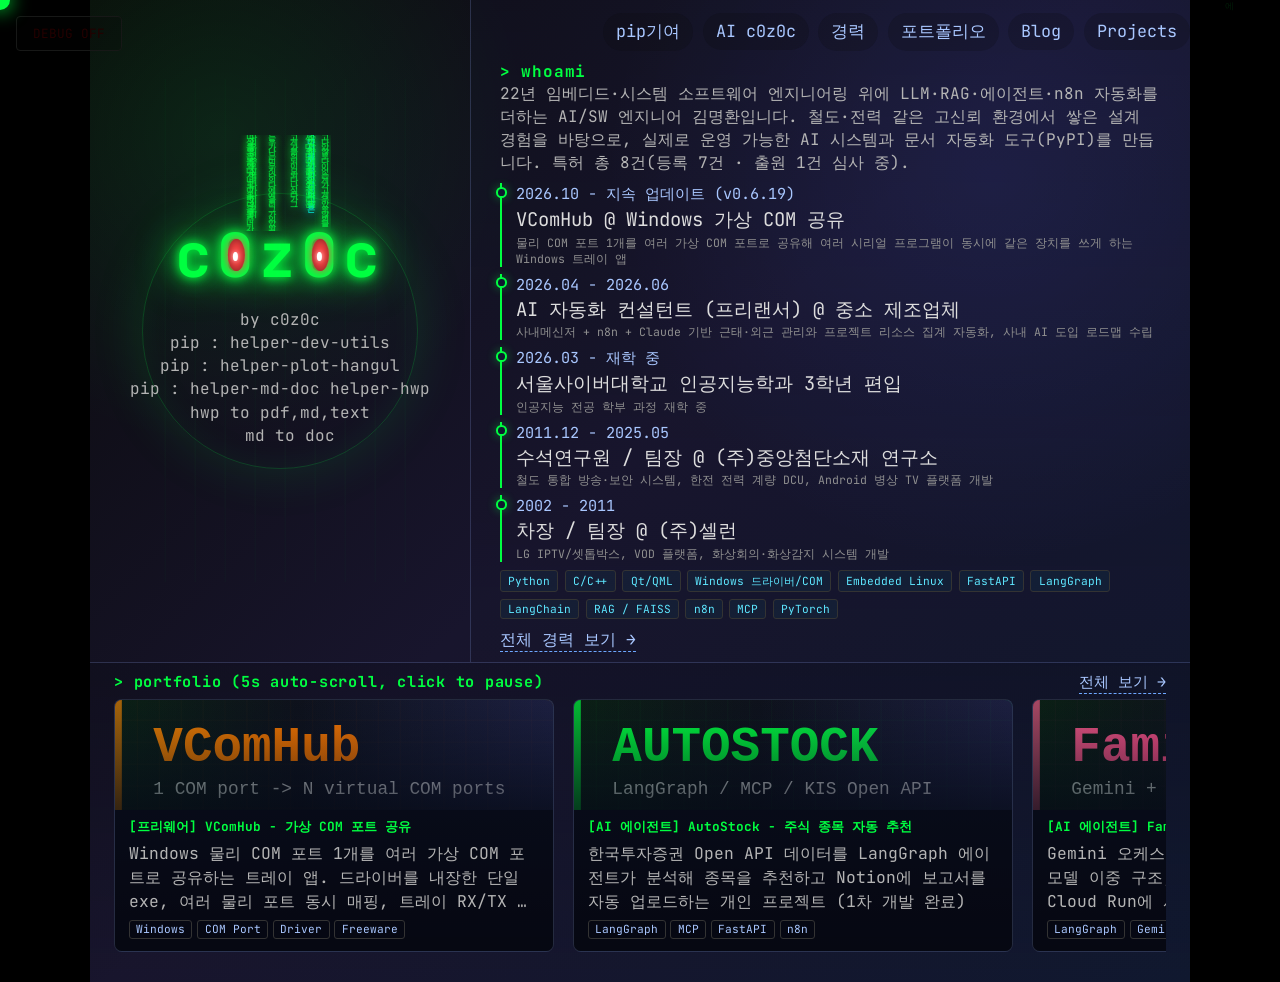
==== commit d5e8b5a9: "feat: make AI c0z0c prompt clickable" ====
--- a/docs/index.html
+++ b/docs/index.html
@@ -126,7 +126,7 @@
     <div class="page-grid">
         <!-- 좌상단: 히어로 -->
         <div class="hero-panel">
-            <div class="face-container">
+            <a class="face-container" href="AIc0z0c.html" aria-label="AI c0z0c 채팅 열기">
                 <div class="matrix-hair" id="matrixHair"></div>
                 <div class="face">
                     c<span class="eye">0<div class="eyeball" id="leftEye">
@@ -135,7 +135,7 @@
                             <div class="highlight" id="rightHighlight"></div>
                         </div></span>c
                 </div>
-            </div>
+            </a>
 
             <div class="subtitle">
                 <div class="code-line"><a href="https://github.com/c0z0c">by c0z0c</a></div>
--- a/docs/assets/common.css
+++ b/docs/assets/common.css
@@ -8,9 +8,11 @@
     --bg-3: #16213e;
     --accent-green: #00ff41;
     --accent-red: #ff4444;
-    --accent-purple: #b503fc;
-    --accent-purple-text: #d386ff; /* 작은 글씨용: 어두운 배경 대비 6:1 이상 */
-    --accent-cyan: #00ffff;
+    --accent-blue: #6ea8ff;
+    --accent-blue-text: #a9c7ff; /* 작은 글씨용: 어두운 배경 대비 6:1 이상 */
+    --accent-cyan: #5ee7ff;
+    --surface-blue: #10182f;
+    --surface-violet: #18152d;
     --text-dim: #b4b4b4;
     --text-dimmer: #8f8f8f;
     --border-dim: #333;
@@ -26,10 +28,43 @@
 /* 모든 페이지 본문 배경, 기본 글꼴, 기본 글자색 */
 body {
     font-family: 'JetBrains Mono', monospace;
-    background: linear-gradient(135deg, var(--bg-1) 0%, var(--bg-2) 50%, var(--bg-3) 100%);
+    background: #000;
     color: var(--accent-green);
     min-height: 100vh;
     cursor: none;
+}
+
+/* 모든 페이지가 공유하는 중앙 보드 */
+.page-wrap {
+    width: 100%;
+    max-width: 1100px !important;
+    min-height: 100vh;
+    margin-left: auto;
+    margin-right: auto;
+    background:
+        radial-gradient(circle at 12% 8%, rgba(0, 255, 65, 0.08), transparent 28%),
+        radial-gradient(circle at 88% 10%, rgba(91, 104, 255, 0.12), transparent 30%),
+        linear-gradient(135deg, var(--bg-1) 0%, var(--surface-violet) 48%, var(--surface-blue) 100%);
+}
+
+@media (max-width: 1100px) {
+    .page-wrap {
+        max-width: 100% !important;
+    }
+}
+
+@media (min-width: 601px) {
+    .nav-links {
+        left: 50%;
+        right: auto;
+        width: min(1100px, calc(100% - 2.4rem));
+        justify-content: flex-end;
+        transform: translateX(-50%);
+    }
+
+    .debug-toggle {
+        left: max(1rem, calc((100vw - 1100px) / 2 + 1rem));
+    }
 }
 
 /* 공통 링크 기본 색상 */
@@ -98,15 +133,15 @@
 }
 
 .nav-link {
-    color: var(--accent-purple-text);
+    color: var(--accent-blue-text);
     text-decoration: none;
     font-size: 1.05rem;
     transition: all 0.3s ease;
-    border: 1px solid var(--border-dim);
-    padding: 0.4rem 0.8rem;
-    border-radius: 4px;
+    border: 1px solid transparent;
+    padding: 0.4rem 0.75rem;
+    border-radius: 999px;
     display: inline-block;
-    background: rgba(10, 10, 10, 0.4);
+    background: rgba(10, 10, 10, 0.2);
 }
 
 @keyframes c0z0c-nav-shake {
@@ -141,7 +176,7 @@
 .nav-link.active {
     color: var(--accent-green);
     border-color: var(--accent-green);
-    box-shadow: 0 0 10px rgba(0, 255, 65, 0.3);
+    box-shadow: 0 0 18px rgba(0, 255, 65, 0.2);
 }
 
 .dropdown-menu {
@@ -182,7 +217,7 @@
     padding: 0.5rem 0;
     border-bottom: 1px solid #222;
     transition: all 0.3s ease;
-    font-size: 1.15rem;
+    font-size: 1.0rem;
 }
 
 .project-item:last-child {
@@ -356,8 +391,8 @@
     flex-direction: column;
     width: 260px;
     text-decoration: none;
-    background: rgba(10, 10, 10, 0.5);
-    border: 1px solid var(--border-dim);
+    background: linear-gradient(180deg, rgba(16, 24, 47, 0.84), rgba(8, 10, 20, 0.94));
+    border: 1px solid rgba(125, 143, 190, 0.24);
     border-radius: 8px;
     overflow: hidden;
     transition: all 0.25s ease;
@@ -365,7 +400,7 @@
 
 .proj-card:hover {
     border-color: var(--accent-green);
-    box-shadow: 0 0 16px rgba(0, 255, 65, 0.25);
+    box-shadow: 0 12px 32px rgba(0, 255, 65, 0.16);
     transform: translateY(-2px);
 }
 
@@ -378,11 +413,28 @@
     overflow: hidden;
 }
 
+.proj-thumb::after {
+    content: '';
+    position: absolute;
+    inset: 0;
+    pointer-events: none;
+    background:
+        linear-gradient(180deg, rgba(4, 8, 18, 0.02), rgba(4, 8, 18, 0.7)),
+        linear-gradient(90deg, rgba(0, 255, 65, 0.08), transparent 42%, rgba(126, 93, 255, 0.1));
+}
+
 .proj-thumb video,
 .proj-thumb .proj-img {
     width: 100%;
     height: 100%;
     object-fit: cover;
+    transition: transform 0.35s ease, filter 0.35s ease;
+}
+
+.proj-card:hover .proj-thumb video,
+.proj-card:hover .proj-thumb .proj-img {
+    transform: scale(1.06);
+    filter: saturate(1.15) contrast(1.05);
 }
 
 .proj-emoji {
@@ -405,11 +457,12 @@
     padding: 0.55rem 0.85rem 0.7rem;
     display: flex;
     flex-direction: column;
-    gap: 0.3rem;
+    gap: 0.4rem;
+    background: rgba(5, 7, 15, 0.54);
 }
 
 .proj-title {
-    font-size: 1.05rem;
+    font-size: 0.8rem;
     font-weight: 700;
     color: var(--accent-green);
     line-height: 1.3;
@@ -433,8 +486,8 @@
 }
 
 .proj-tag {
-    font-size: 0.95rem;
-    color: var(--accent-purple-text);
+    font-size: 0.7rem;
+    color: var(--accent-blue-text);
     border: 1px solid var(--border-dim);
     border-radius: 3px;
     padding: 0.12rem 0.4rem;
@@ -443,12 +496,6 @@
 /* ===== 대화면(FHD 이상) 보정: rem 기반 글씨/여백을 한 단계 키운다 ===== */
 @media (min-width: 1600px) {
     html {
-        font-size: 18px;
-    }
-}
-
-@media (min-width: 1900px) {
-    html {
-        font-size: 20px;
-    }
-}
+        font-size: 16px;
+    }
+}
--- a/docs/assets/index.css
+++ b/docs/assets/index.css
@@ -7,14 +7,21 @@
 
 .page-grid {
     display: grid;
+    width: 100%;
+    max-width: 1100px;
+    margin: 0 auto;
+    background:
+        radial-gradient(circle at 12% 14%, rgba(0, 255, 65, 0.1), transparent 24%),
+        radial-gradient(circle at 82% 18%, rgba(85, 105, 255, 0.12), transparent 32%),
+        linear-gradient(135deg, var(--bg-1) 0%, var(--surface-violet) 48%, var(--surface-blue) 100%);
     /* minmax(0, ...)가 없으면 fr 트랙이 자식(포트폴리오 카드 등)의
        콘텐츠 최대 폭까지 늘어나며 좁은 화면에서 레이아웃이 깨진다 */
     grid-template-columns: minmax(0, 1.2fr) minmax(0, 1fr);
-    grid-template-rows: minmax(0, 1fr) auto;
+    grid-template-rows: auto auto;
     grid-template-areas:
         "hero career"
         "portfolio portfolio";
-    height: 100vh;
+    min-height: 100vh;
 }
 
 /* ===== 좌상단: 히어로 영역 ===== */
@@ -30,8 +37,29 @@
     padding: 2rem 1rem;
 }
 
+.hero-panel::before {
+    content: '';
+    position: absolute;
+    width: 72%;
+    aspect-ratio: 1;
+    border: 1px solid rgba(0, 255, 65, 0.2);
+    border-radius: 50%;
+    box-shadow: 0 0 55px rgba(0, 255, 65, 0.12), inset 0 0 35px rgba(0, 255, 65, 0.06);
+    pointer-events: none;
+}
+
+.hero-panel::after {
+    content: '';
+    position: absolute;
+    inset: 12%;
+    background: repeating-linear-gradient(90deg, transparent 0 28px, rgba(0, 255, 65, 0.035) 29px 30px);
+    opacity: 0.6;
+    pointer-events: none;
+}
+
 .face-container {
     position: relative;
+    z-index: 1;
     font-size: clamp(3rem, 9vw, 7rem);
     font-weight: 700;
     text-shadow:
@@ -40,6 +68,15 @@
         0 0 40px #00ff41;
     user-select: none;
     letter-spacing: 0.1em;
+    color: inherit;
+    text-decoration: none;
+    cursor: pointer;
+}
+
+.face-container:focus-visible {
+    outline: 1px solid var(--accent-green);
+    outline-offset: 0.35rem;
+    border-radius: 0.25rem;
 }
 
 .face {
@@ -137,8 +174,10 @@
 }
 
 .subtitle {
+    position: relative;
+    z-index: 1;
     margin-top: 0.8rem;
-    font-size: clamp(0.95rem, 1.5vw, 1.15rem);
+    font-size: clamp(0.95rem, 1.5vw, 1.0rem);
     line-height: 1.45;
     color: var(--text-dim);
     text-align: center;
@@ -217,7 +256,8 @@
 .career-panel {
     grid-area: career;
     padding: 3.8rem 1.8rem 0.6rem;
-    border-left: 1px solid var(--border-dim);
+    border-left: 1px solid rgba(122, 138, 205, 0.26);
+    background: linear-gradient(180deg, rgba(22, 26, 54, 0.18), rgba(12, 14, 28, 0.06));
     display: flex;
     flex-direction: column;
     gap: 0.55rem;
@@ -225,13 +265,13 @@
 }
 
 .career-panel h2 {
-    font-size: 1.15rem;
+    font-size: 1.0rem;
     color: var(--accent-green);
     letter-spacing: 0.05em;
 }
 
 .career-panel .lead {
-    font-size: 1.15rem;
+    font-size: 1.0rem;
     color: var(--text-dim);
     line-height: 1.45;
 }
@@ -243,13 +283,27 @@
 }
 
 .timeline-item {
+    position: relative;
     border-left: 2px solid var(--accent-green);
     padding-left: 0.9rem;
 }
 
+.timeline-item::before {
+    content: '';
+    position: absolute;
+    left: -0.34rem;
+    top: 0.22rem;
+    width: 0.42rem;
+    height: 0.42rem;
+    border: 2px solid var(--accent-green);
+    border-radius: 50%;
+    background: var(--surface-blue);
+    box-shadow: 0 0 10px rgba(0, 255, 65, 0.45);
+}
+
 .timeline-period {
     font-size: 0.95rem;
-    color: var(--accent-purple-text);
+    color: var(--accent-blue-text);
 }
 
 .timeline-role {
@@ -272,26 +326,28 @@
 }
 
 .skill-tag {
-    font-size: 0.95rem;
+    font-size: 0.7rem;
     color: var(--accent-cyan);
     border: 1px solid var(--border-dim);
     border-radius: 3px;
     padding: 0.15rem 0.45rem;
+    background: rgba(0, 255, 255, 0.04);
 }
 
 .career-more {
     font-size: 1.02rem;
-    color: var(--accent-purple-text);
+    color: var(--accent-blue-text);
     text-decoration: none;
     align-self: flex-start;
-    border-bottom: 1px dashed var(--accent-purple);
+    border-bottom: 1px dashed var(--accent-blue);
 }
 
 /* ===== 하단: 포트폴리오 스크롤 스트립 ===== */
 /* manifest.json 카드가 #portfolioStrip에 가로로 표시되는 영역 */
 .portfolio-section {
     grid-area: portfolio;
-    border-top: 1px solid var(--border-dim);
+    border-top: 1px solid rgba(122, 138, 205, 0.26);
+    background: linear-gradient(180deg, rgba(7, 9, 20, 0.24), transparent);
     padding: 0.5rem 1.5rem 0.8rem;
 }
 
@@ -310,9 +366,9 @@
 
 .portfolio-section-head a {
     font-size: 0.95rem;
-    color: var(--accent-purple-text);
+    color: var(--accent-blue-text);
     text-decoration: none;
-    border-bottom: 1px dashed var(--accent-purple);
+    border-bottom: 1px dashed var(--accent-blue);
 }
 
 .portfolio-section {
@@ -342,7 +398,7 @@
 
 /* 포트폴리오 카드 크기 (첫 화면 1줄 안정적 표시) */
 #portfolioStrip .proj-card {
-    width: 480px;
+    width: 440px;
 }
 
 #portfolioStrip .proj-thumb {
@@ -410,7 +466,7 @@
 
 @media (min-width: 1600px) {
     .page-grid {
-        grid-template-columns: minmax(0, 0.5fr) minmax(0, 1.5fr);
+        grid-template-columns: 380px minmax(0, 1fr);
     }
 
     .face-container {
@@ -427,7 +483,7 @@
     }
 
     #portfolioStrip .proj-card {
-        width: 480px;
+        width: 440px;
     }
 
     #portfolioStrip .proj-thumb {
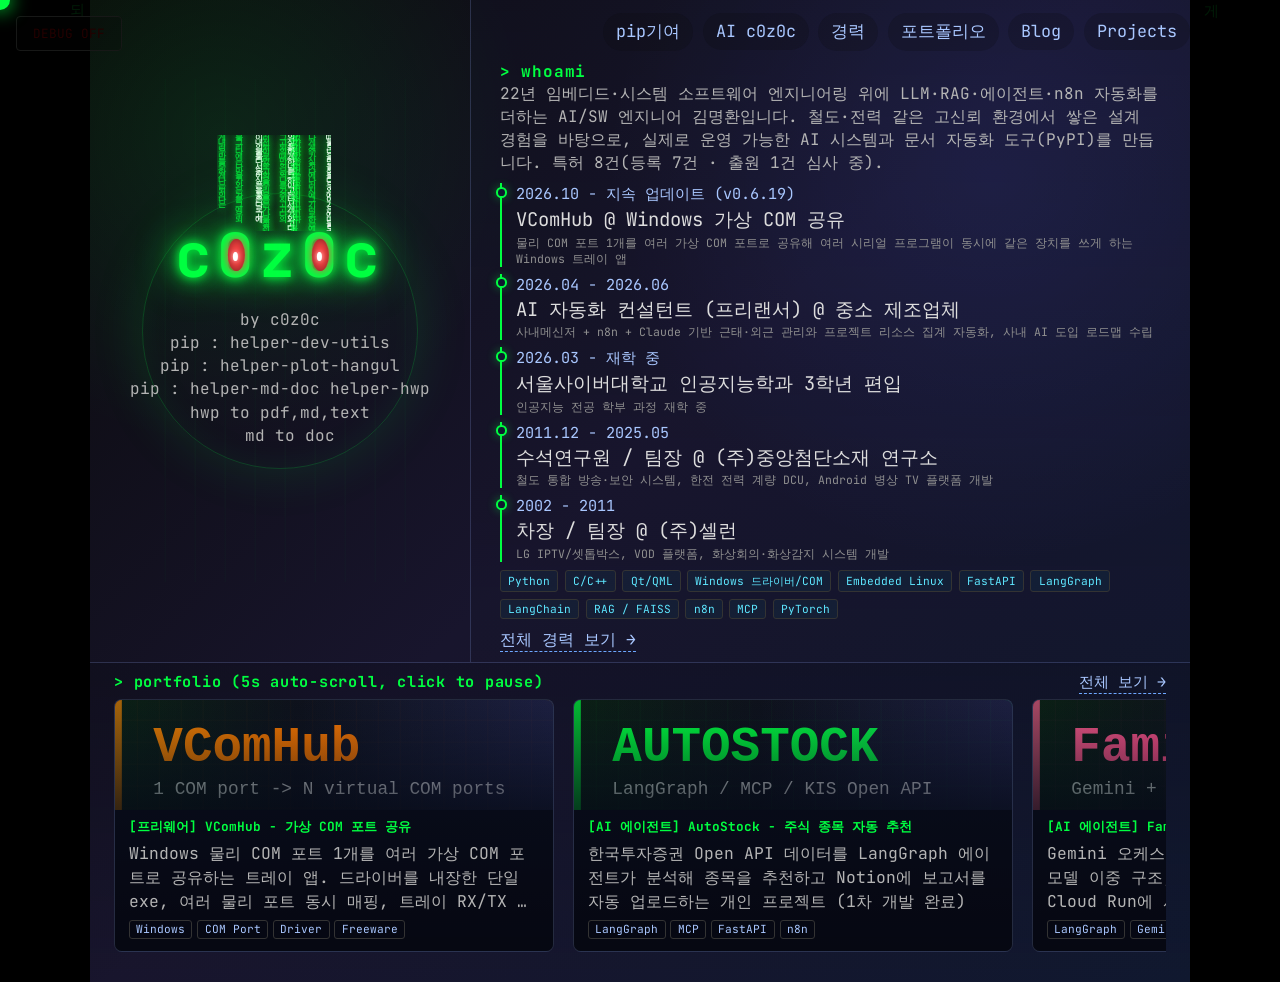
==== commit b6c1b93e: "Remove inaccessible FamilyDoctor repository link" ====
--- a/docs/index.html
+++ b/docs/index.html
@@ -86,10 +86,10 @@
                     [AI 에이전트] AutoStock
                     <div class="project-description">주식 종목 자동 추천 (LangGraph, MCP)</div>
                 </a>
-                <a href="https://github.com/c0z0c/familydoctor" class="project-item">
+                <div class="project-item">
                     [AI 에이전트] FamilyDoctor
                     <div class="project-description">AI 주치의 (Gemini + MedGemma)</div>
-                </a>
+                </div>
                 <a href="https://h2map-p4wpy5hxaa-du.a.run.app" class="project-item">
                     [서비스] H2 Map
                     <div class="project-description">수소충전소 실시간 지도</div>
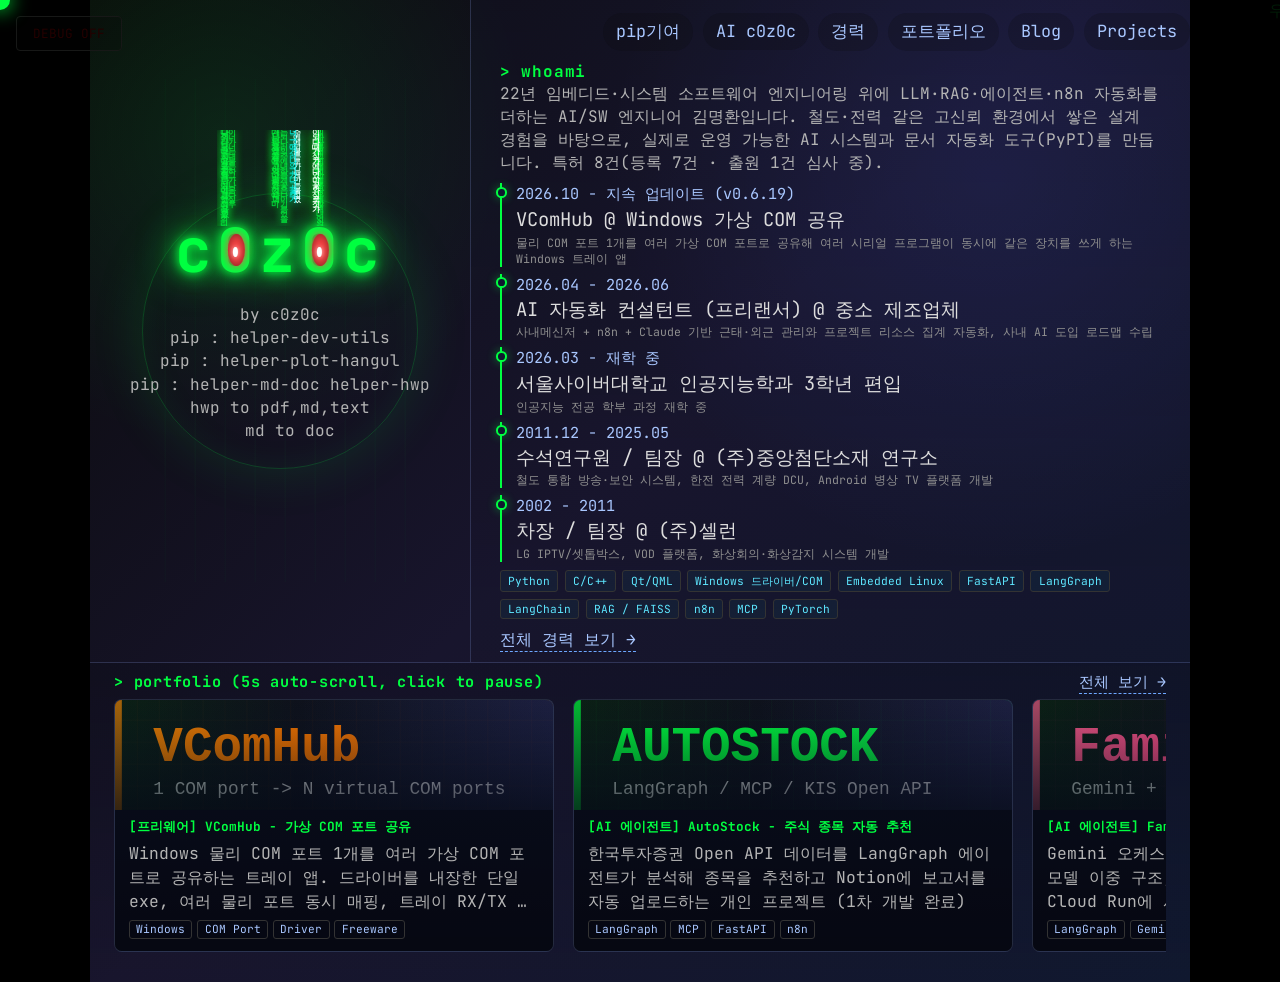
==== commit e2d72ea6: "AWS 배지추가" ====
--- a/docs/index.html
+++ b/docs/index.html
@@ -145,6 +145,11 @@
                 <div class="code-line"><a href="https://pypi.org/project/helper-hwp/">hwp to pdf,md,text</a></div>
                 <div class="code-line">&nbsp;&nbsp;<a href="https://pypi.org/project/helper-md-doc/">md to doc</a></div>
             </div>
+
+            <!-- AWS 교육 배지: Credly 공식 임베드 (iframe은 embed.js가 생성한다) -->
+            <div class="hero-badge">
+                <div data-iframe-width="100" data-iframe-height="180" data-share-badge-id="cce19d86-dd49-40a7-a9b1-63b306daee34" data-share-badge-host="https://www.credly.com"></div>
+            </div>
         </div>
 
         <!-- 우상단: 경력 (assets/career.json 에서 로드) -->
@@ -178,6 +183,7 @@
     <script src="assets/career.js"></script>
     <script src="assets/portfolio.js"></script>
     <script src="assets/index.js"></script>
+    <script type="text/javascript" async src="https://cdn.credly.com/assets/utilities/embed.js"></script>
 </body>
 
 </html>
--- a/docs/assets/index.css
+++ b/docs/assets/index.css
@@ -490,3 +490,13 @@
         height: 110px;
     }
 }
+
+/* AWS 교육 배지: 얼굴 아래 오른쪽(가슴 위치). subtitle 뒤에 나타나도록 같이 페이드인 */
+.hero-badge {
+    position: relative;
+    z-index: 1;
+    align-self: flex-end;
+    margin: 0.6rem 1.2rem 0 0;
+    opacity: 0;
+    animation: fadeInUp 2s ease 2s forwards;
+}
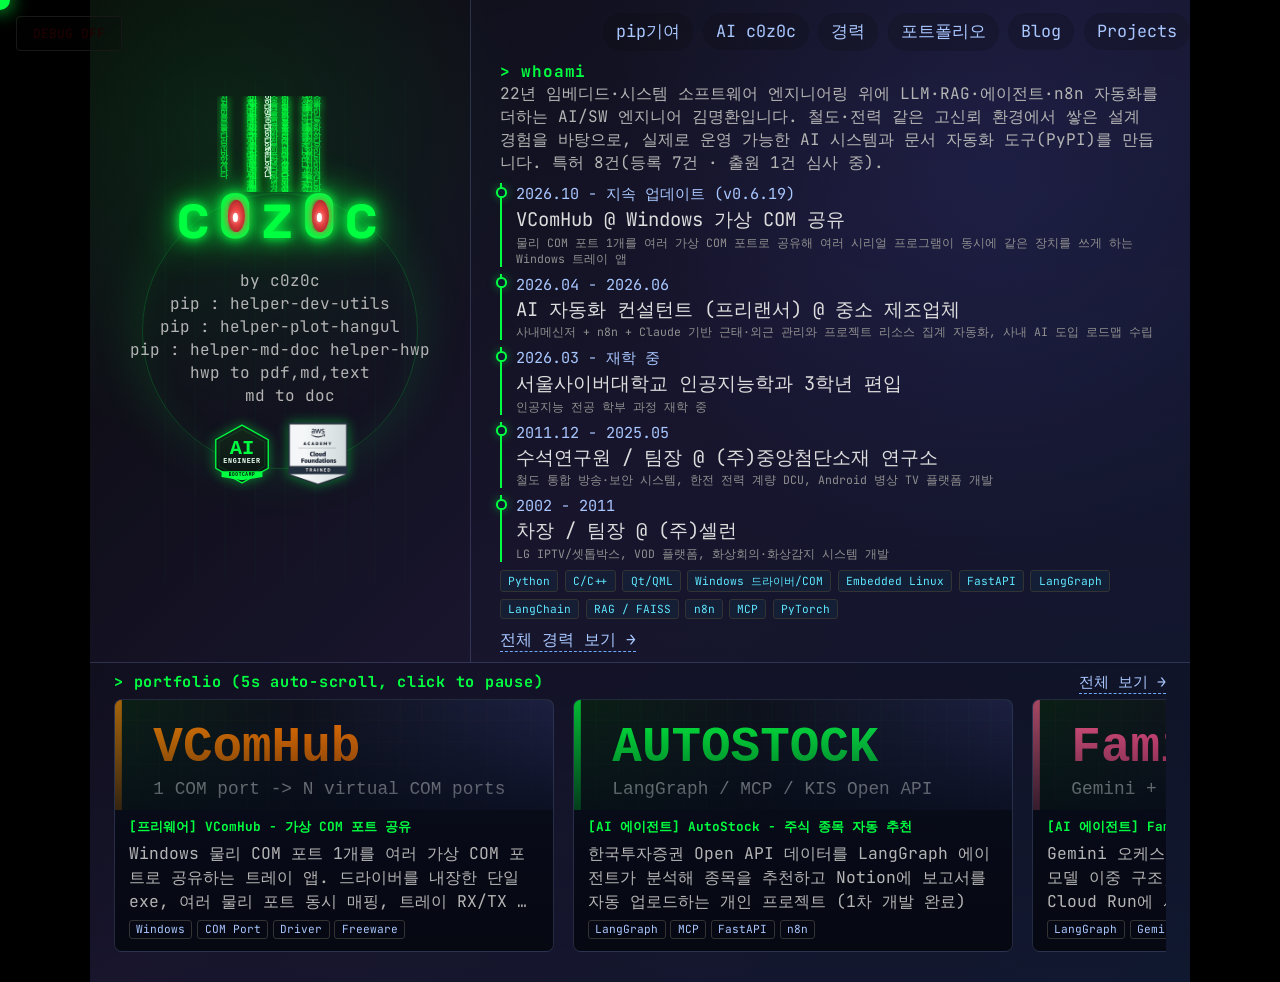
==== commit 563e918a: "배지추가" ====
--- a/docs/index.html
+++ b/docs/index.html
@@ -146,10 +146,8 @@
                 <div class="code-line">&nbsp;&nbsp;<a href="https://pypi.org/project/helper-md-doc/">md to doc</a></div>
             </div>
 
-            <!-- AWS 교육 배지: Credly 공식 임베드 (iframe은 embed.js가 생성한다) -->
-            <div class="hero-badge">
-                <div data-iframe-width="100" data-iframe-height="180" data-share-badge-id="cce19d86-dd49-40a7-a9b1-63b306daee34" data-share-badge-host="https://www.credly.com"></div>
-            </div>
+            <!-- 훈장 줄: badges.js가 badges.json을 읽어 배지를 삽입한다. -->
+            <div class="hero-badges" id="heroBadges"></div>
         </div>
 
         <!-- 우상단: 경력 (assets/career.json 에서 로드) -->
@@ -183,7 +181,7 @@
     <script src="assets/career.js"></script>
     <script src="assets/portfolio.js"></script>
     <script src="assets/index.js"></script>
-    <script type="text/javascript" async src="https://cdn.credly.com/assets/utilities/embed.js"></script>
+    <script src="assets/badges.js"></script>
 </body>
 
 </html>
--- a/docs/assets/index.css
+++ b/docs/assets/index.css
@@ -491,12 +491,73 @@
     }
 }
 
-/* AWS 교육 배지: 얼굴 아래 오른쪽(가슴 위치). subtitle 뒤에 나타나도록 같이 페이드인 */
-.hero-badge {
-    position: relative;
-    z-index: 1;
-    align-self: flex-end;
-    margin: 0.6rem 1.2rem 0 0;
+/* 훈장 줄: 얼굴 아래 중앙에 배지를 가로로 나열. subtitle 뒤에 같이 페이드인 */
+.hero-badges {
+    position: relative;
+    z-index: 2;
+    display: flex;
+    flex-wrap: wrap;
+    justify-content: center;
+    gap: 0.7rem;
+    margin-top: 0.9rem;
     opacity: 0;
     animation: fadeInUp 2s ease 2s forwards;
 }
+
+.badge-medal {
+    display: block;
+    width: 64px;
+    height: 64px;
+}
+
+/* 확대·글로우는 img에만 건다: 배지 요소에 transform이 있으면 툴팁의 위치 기준이 배지로 바뀐다 */
+.badge-medal img {
+    display: block;
+    width: 100%;
+    height: 100%;
+    object-fit: contain;
+    filter: drop-shadow(0 0 6px rgba(0, 255, 65, 0.45));
+    transition: transform 0.2s ease, filter 0.2s ease;
+}
+
+.badge-medal:hover img,
+.badge-medal:focus-visible img {
+    transform: scale(1.18);
+    filter: drop-shadow(0 0 12px rgba(0, 255, 65, 0.8));
+}
+
+.badge-medal:focus-visible {
+    outline: none;
+}
+
+.badge-tip {
+    position: absolute;
+    left: 50%;
+    bottom: calc(100% + 10px);
+    transform: translateX(-50%);
+    width: max-content;
+    max-width: min(280px, 92vw);
+    text-align: center;
+    font-size: 0.85rem;
+    line-height: 1.4;
+    color: var(--accent-green);
+    background: rgba(0, 0, 0, 0.9);
+    border: 1px solid var(--border-dim);
+    border-radius: 4px;
+    padding: 0.35rem 0.7rem;
+    opacity: 0;
+    pointer-events: none;
+    transition: opacity 0.2s ease;
+    z-index: 3;
+}
+
+.badge-tip small {
+    display: block;
+    color: var(--text-dim);
+    font-size: 0.75rem;
+}
+
+.badge-medal:hover .badge-tip,
+.badge-medal:focus-visible .badge-tip {
+    opacity: 1;
+}
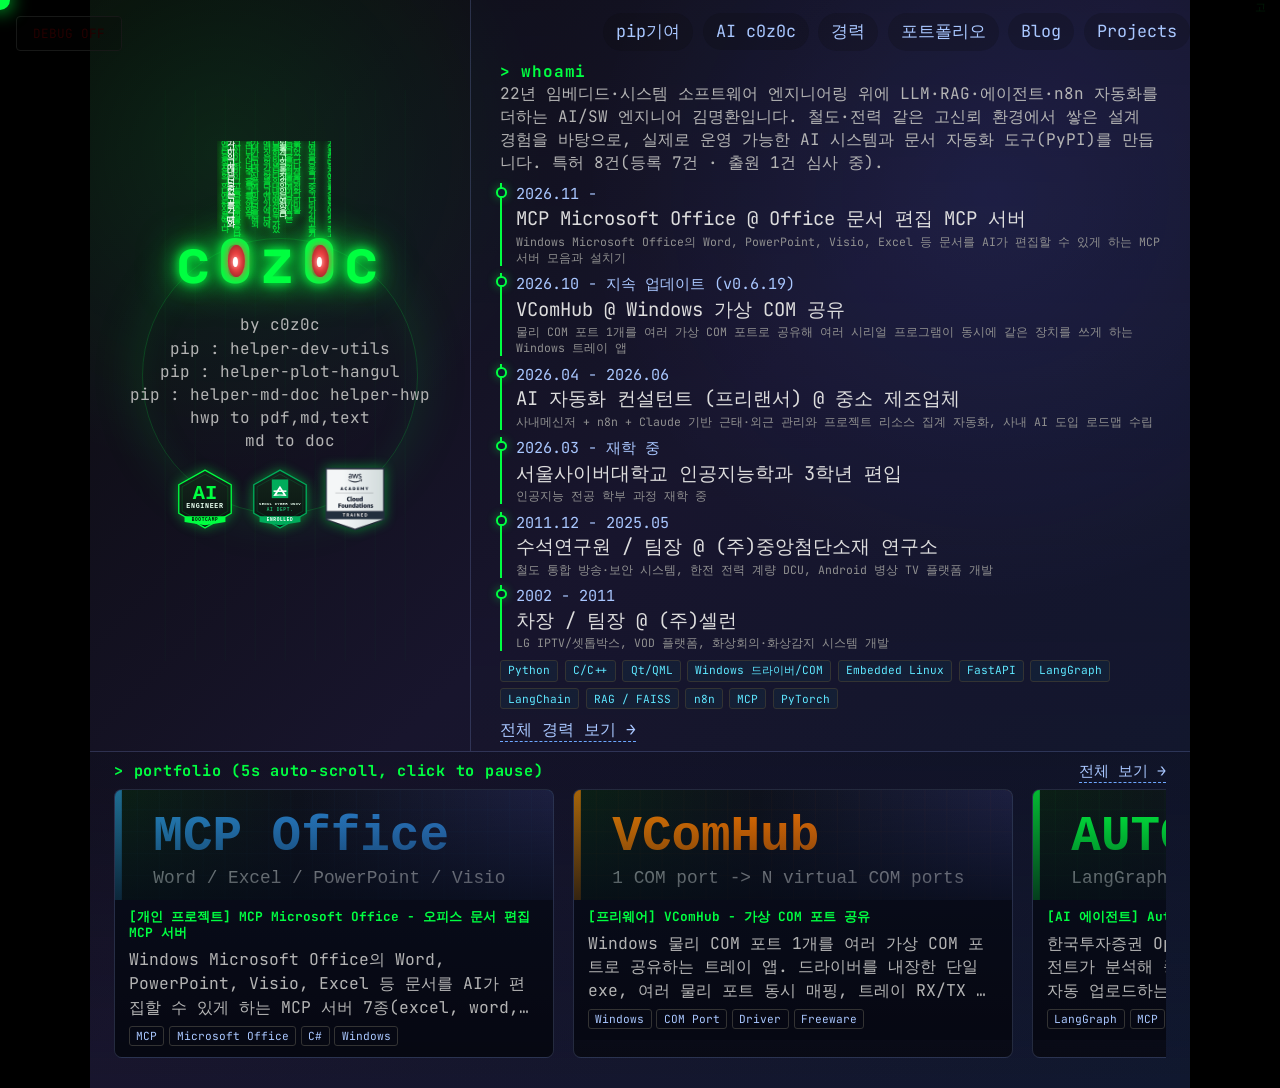
==== commit 395cebd0: "mcp tools" ====
--- a/docs/index.html
+++ b/docs/index.html
@@ -78,6 +78,10 @@
             <a href="#" class="nav-link" onclick="toggleProjectMenu(event)">Projects</a>
             <div class="dropdown-menu" id="projectMenu">
                 <div class="dropdown-title">📂 프로젝트 목록</div>
+                <a href="https://github.com/c0z0c-release/mcp_microsoft_office" class="project-item">
+                    [개인 프로젝트] MCP Microsoft Office
+                    <div class="project-description">Word·Excel·PowerPoint·Visio 편집 MCP 서버</div>
+                </a>
                 <a href="https://github.com/c0z0c-release/VComHub" class="project-item">
                     [프리웨어] VComHub
                     <div class="project-description">가상 COM 포트 공유 (Windows)</div>
